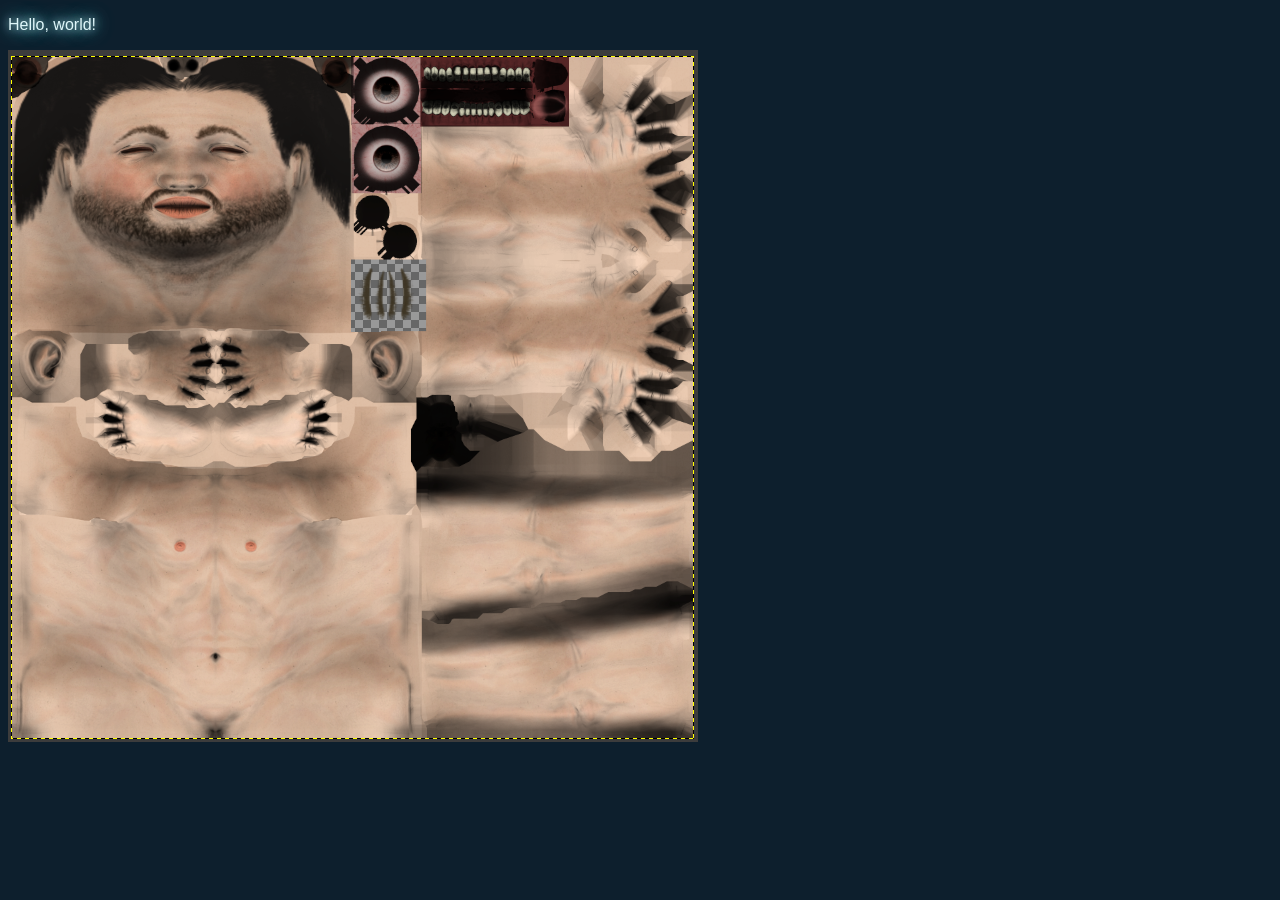
==== static/index.html @ 0c38e776 "Vibecoding the entire frontend because WHO CARES?" ====
<!DOCTYPE html>
<html lang="en">
<head>
    <meta charset="UTF-8">
    <meta name="viewport" content="width=device-width, initial-scale=1.0">
    <title>FastAPI - Login Form</title>
    <link href="/static/style.css" rel="stylesheet">
</head>
<body>
    <p>Hello, world!</p>
    <img src="/static/images/test.png"/>
</body>
</html>
---- static/style.css ----
/* General Improvements */
html {
	background: #0d1f2d; /* Dark cyan background */
	scroll-behavior: smooth; /* Smooth scrolling */
	text-shadow: 0 0 10px #bdeef3, 0 0 20px #59e0f0; /* Cyan glow */
	
	white-space: normal;
	word-wrap: break-word;
	overflow-wrap: break-word;

	color: #e0f7fa; /* Light cyan text */
	font: condensed 1.0em "Fira Sans", sans-serif;
}
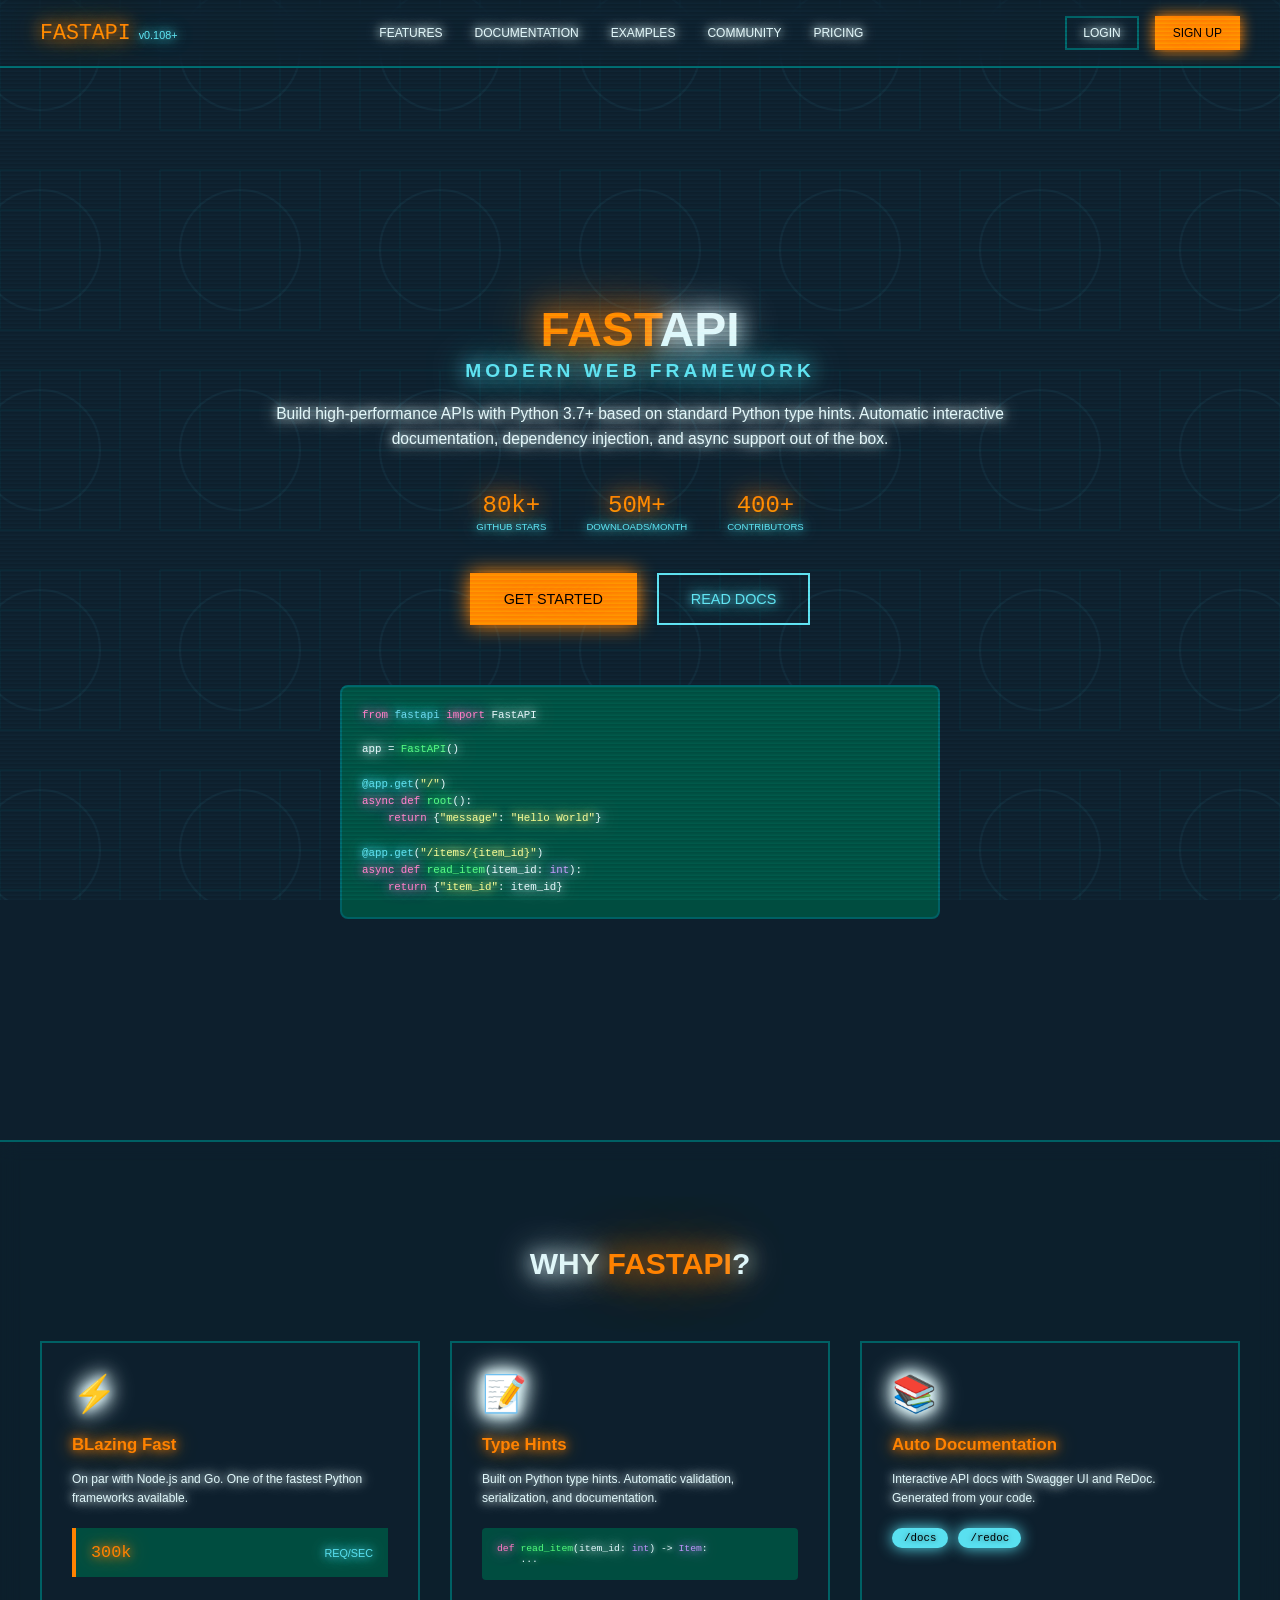
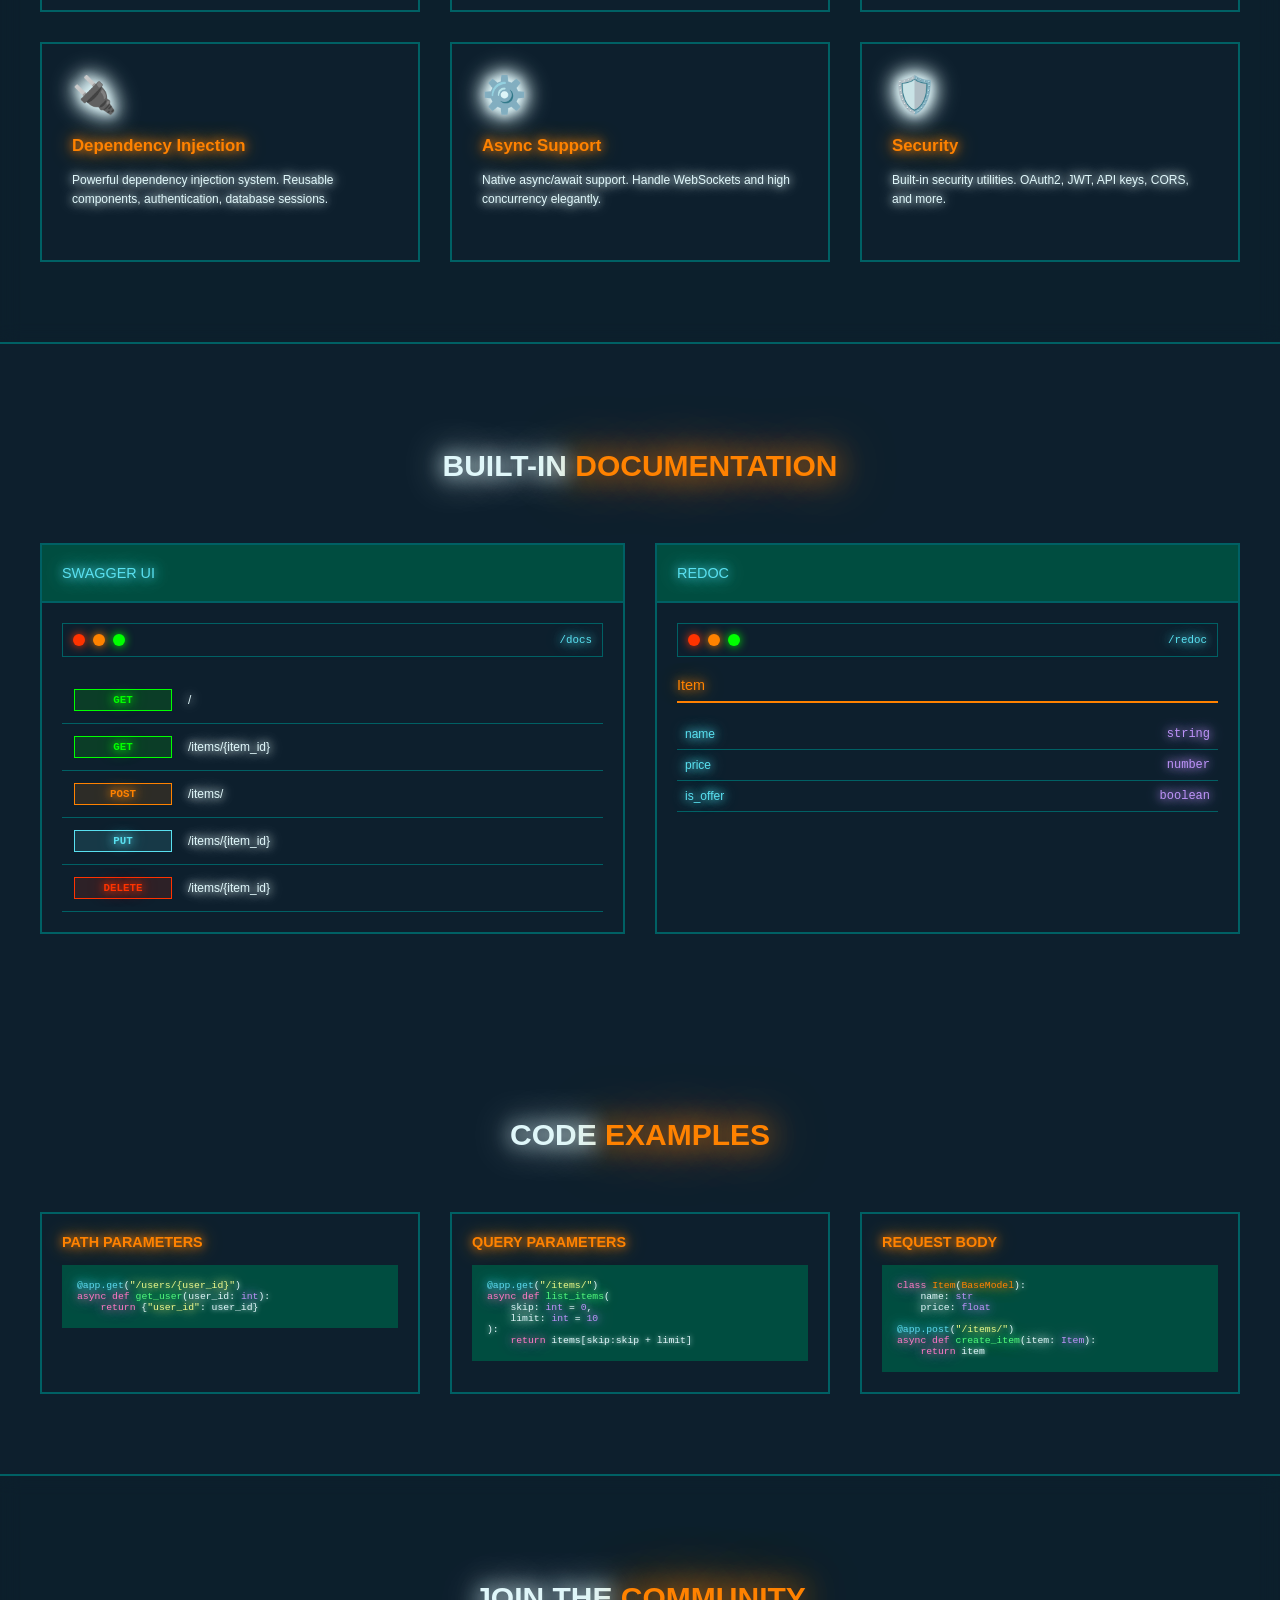
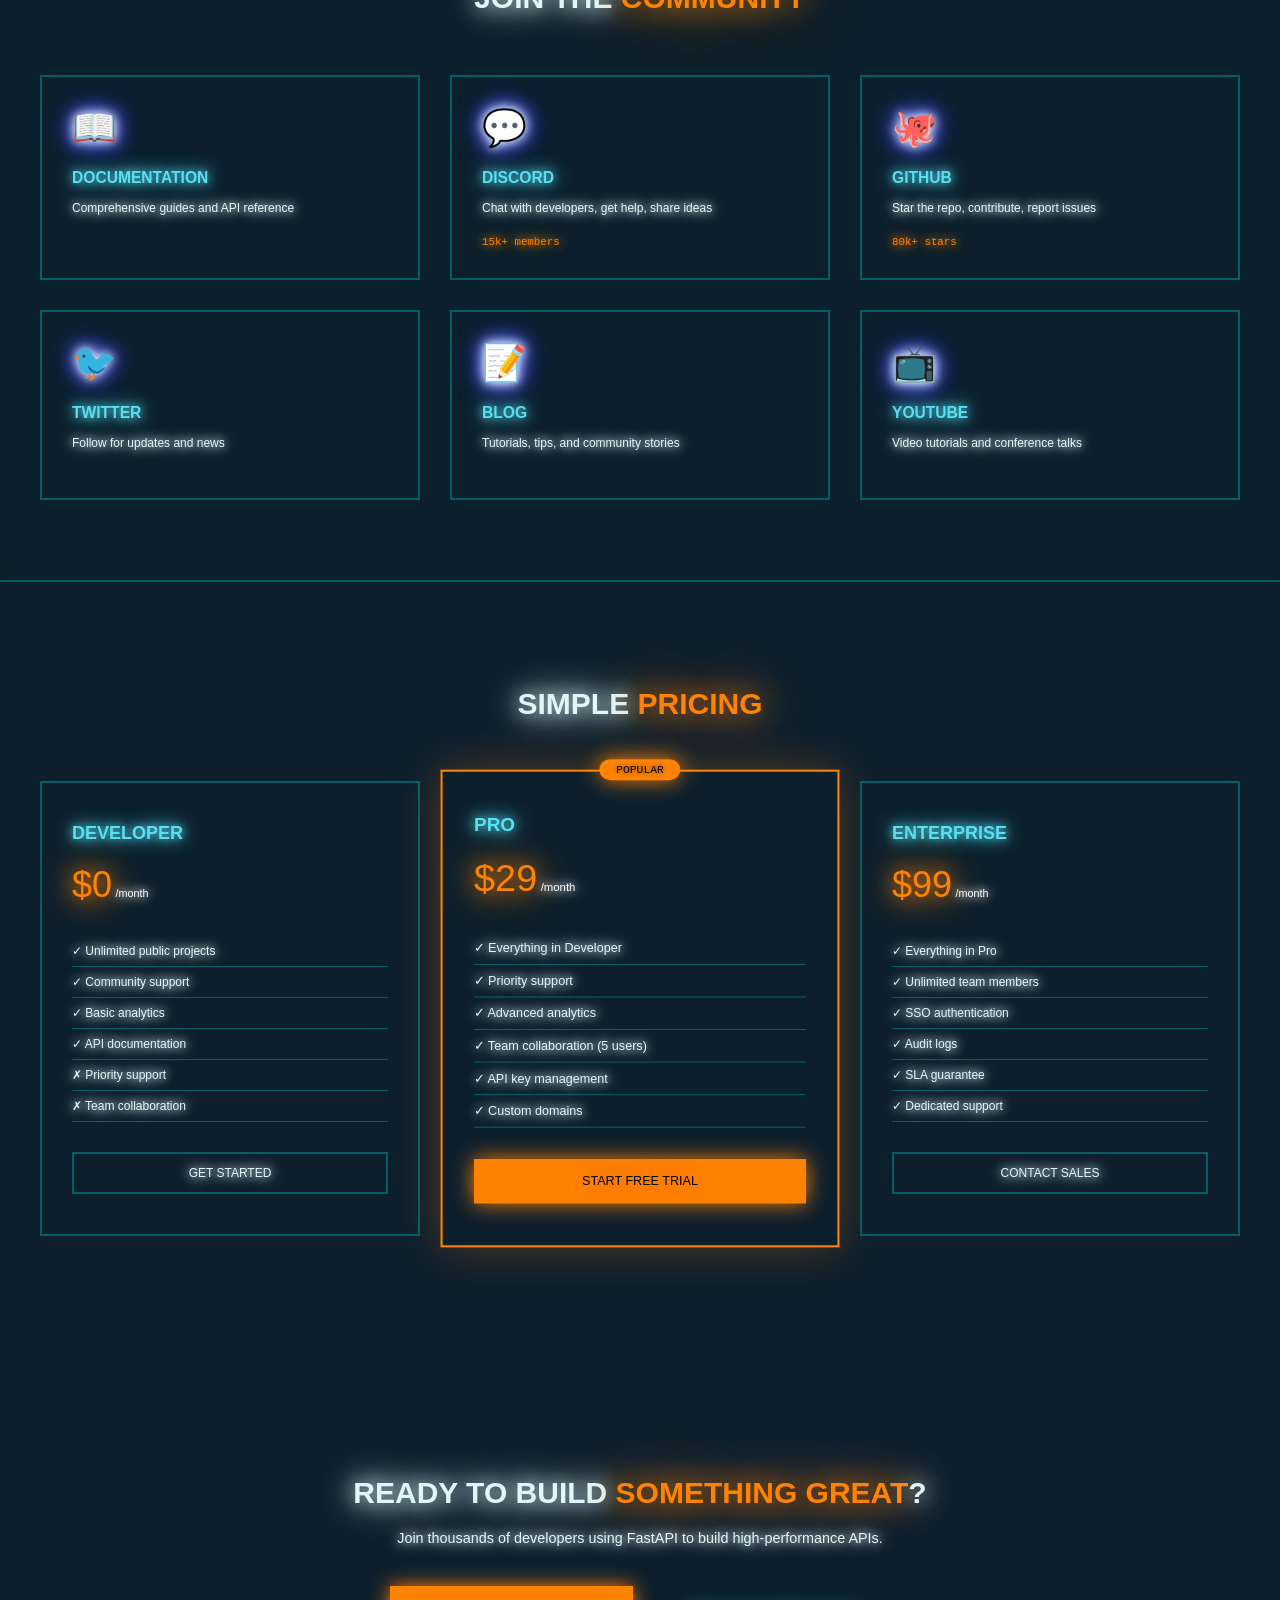
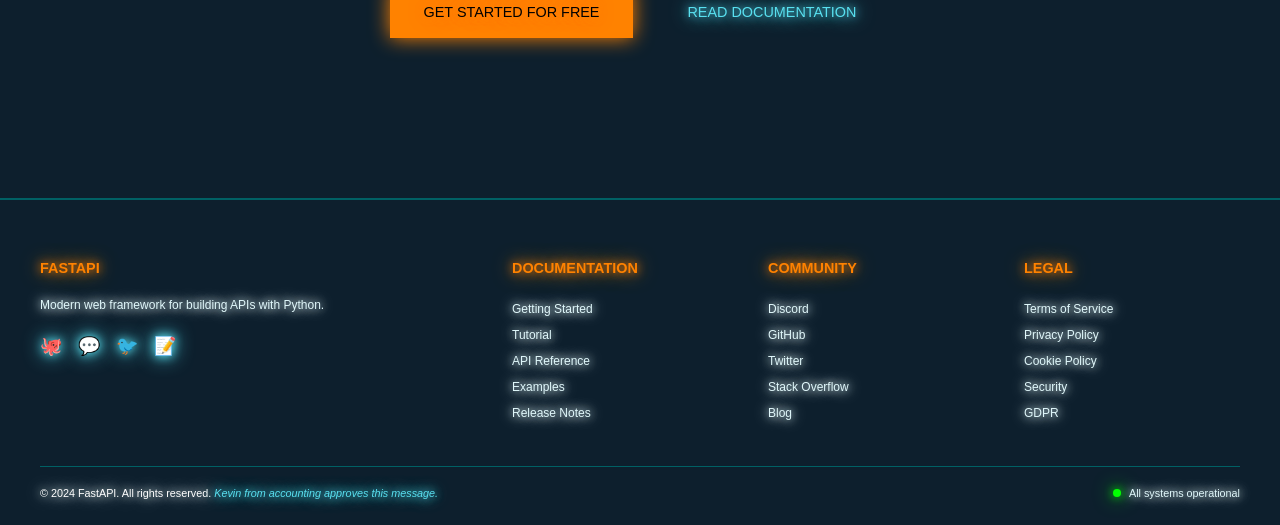
==== commit 99bfcfd0: "Crank up that INDEX page" ====
--- a/static/index.html
+++ b/static/index.html
@@ -3,11 +3,448 @@
 <head>
     <meta charset="UTF-8">
     <meta name="viewport" content="width=device-width, initial-scale=1.0">
-    <title>FastAPI - Login Form</title>
-    <link href="/static/style.css" rel="stylesheet">
+    <title>FastAPI - Modern Web Framework</title>
+    <link href="/static/index.css" rel="stylesheet">
+    <script src="static/index.js" defer></script>
 </head>
 <body>
-    <p>Hello, world!</p>
-    <img src="/static/images/test.png"/>
+    <!-- Scanlines overlay -->
+    <div class="scanlines"></div>
+
+    <!-- Navigation -->
+    <nav class="navbar">
+        <div class="nav-container">
+            <div class="nav-logo">
+                <span class="logo-text">FASTAPI</span>
+                <span class="logo-version">v0.108+</span>
+            </div>
+            
+            <div class="nav-menu" id="navMenu">
+                <a href="#features" class="nav-link">FEATURES</a>
+                <a href="#docs" class="nav-link">DOCUMENTATION</a>
+                <a href="#examples" class="nav-link">EXAMPLES</a>
+                <a href="#community" class="nav-link">COMMUNITY</a>
+                <a href="#pricing" class="nav-link">PRICING</a>
+            </div>
+
+            <div class="nav-actions">
+                <a href="/login" class="nav-btn login-btn">LOGIN</a>
+                <a href="/register" class="nav-btn register-btn">SIGN UP</a>
+                <button class="mobile-menu-btn" id="mobileMenuBtn">☰</button>
+            </div>
+        </div>
+    </nav>
+
+    <!-- Mobile Navigation -->
+    <div class="mobile-nav" id="mobileNav">
+        <a href="#features" class="mobile-link">FEATURES</a>
+        <a href="#docs" class="mobile-link">DOCUMENTATION</a>
+        <a href="#examples" class="mobile-link">EXAMPLES</a>
+        <a href="#community" class="mobile-link">COMMUNITY</a>
+        <a href="#pricing" class="mobile-link">PRICING</a>
+        <div class="mobile-divider"></div>
+        <a href="/login" class="mobile-link login-mobile">LOGIN</a>
+        <a href="/register" class="mobile-link register-mobile">SIGN UP</a>
+    </div>
+
+    <!-- Hero Section -->
+    <section class="hero">
+        <div class="hero-container">
+            <div class="hero-content">
+                <h1 class="hero-title">
+                    <span class="title-highlight">FAST</span>API
+                    <span class="title-sub">MODERN WEB FRAMEWORK</span>
+                </h1>
+                <p class="hero-description">
+                    Build high-performance APIs with Python 3.7+ based on standard Python type hints. 
+                    Automatic interactive documentation, dependency injection, and async support out of the box.
+                </p>
+                <div class="hero-stats">
+                    <div class="stat-badge">
+                        <span class="stat-number">80k+</span>
+                        <span class="stat-label">GITHUB STARS</span>
+                    </div>
+                    <div class="stat-badge">
+                        <span class="stat-number">50M+</span>
+                        <span class="stat-label">DOWNLOADS/MONTH</span>
+                    </div>
+                    <div class="stat-badge">
+                        <span class="stat-number">400+</span>
+                        <span class="stat-label">CONTRIBUTORS</span>
+                    </div>
+                </div>
+                <div class="hero-actions">
+                    <a href="/register" class="hero-btn primary-btn">GET STARTED</a>
+                    <a href="#docs" class="hero-btn secondary-btn">READ DOCS</a>
+                </div>
+                <div class="hero-demo">
+                    <div class="demo-code">
+                        <pre><code><span class="code-keyword">from</span> <span class="code-module">fastapi</span> <span class="code-keyword">import</span> FastAPI
+
+<span class="code-variable">app</span> = <span class="code-function">FastAPI</span>()
+
+<span class="code-decorator">@app.get</span>(<span class="code-string">"/"</span>)
+<span class="code-keyword">async def</span> <span class="code-function">root</span>():
+    <span class="code-keyword">return</span> {<span class="code-string">"message"</span>: <span class="code-string">"Hello World"</span>}
+
+<span class="code-decorator">@app.get</span>(<span class="code-string">"/items/{item_id}"</span>)
+<span class="code-keyword">async def</span> <span class="code-function">read_item</span>(<span class="code-variable">item_id</span>: <span class="code-type">int</span>):
+    <span class="code-keyword">return</span> {<span class="code-string">"item_id"</span>: item_id}</code></pre>
+                    </div>
+                </div>
+            </div>
+        </div>
+    </section>
+
+    <!-- Features Section -->
+    <section id="features" class="features">
+        <div class="section-container">
+            <h2 class="section-title">WHY <span class="title-highlight">FASTAPI</span>?</h2>
+            <div class="features-grid">
+                <div class="feature-card">
+                    <div class="feature-icon">⚡</div>
+                    <h3 class="feature-title">BLazing Fast</h3>
+                    <p class="feature-description">
+                        On par with Node.js and Go. One of the fastest Python frameworks available.
+                    </p>
+                    <div class="feature-benchmark">
+                        <div class="benchmark-item">
+                            <span class="benchmark-value">300k</span>
+                            <span class="benchmark-label">REQ/SEC</span>
+                        </div>
+                    </div>
+                </div>
+
+                <div class="feature-card">
+                    <div class="feature-icon">📝</div>
+                    <h3 class="feature-title">Type Hints</h3>
+                    <p class="feature-description">
+                        Built on Python type hints. Automatic validation, serialization, and documentation.
+                    </p>
+                    <div class="feature-code">
+                        <pre><code><span class="code-keyword">def</span> <span class="code-function">read_item</span>(<span class="code-variable">item_id</span>: <span class="code-type">int</span>) -> <span class="code-type">Item</span>:
+    ...</code></pre>
+                    </div>
+                </div>
+
+                <div class="feature-card">
+                    <div class="feature-icon">📚</div>
+                    <h3 class="feature-title">Auto Documentation</h3>
+                    <p class="feature-description">
+                        Interactive API docs with Swagger UI and ReDoc. Generated from your code.
+                    </p>
+                    <div class="feature-docs">
+                        <span class="docs-badge">/docs</span>
+                        <span class="docs-badge">/redoc</span>
+                    </div>
+                </div>
+
+                <div class="feature-card">
+                    <div class="feature-icon">🔌</div>
+                    <h3 class="feature-title">Dependency Injection</h3>
+                    <p class="feature-description">
+                        Powerful dependency injection system. Reusable components, authentication, database sessions.
+                    </p>
+                </div>
+
+                <div class="feature-card">
+                    <div class="feature-icon">⚙️</div>
+                    <h3 class="feature-title">Async Support</h3>
+                    <p class="feature-description">
+                        Native async/await support. Handle WebSockets and high concurrency elegantly.
+                    </p>
+                </div>
+
+                <div class="feature-card">
+                    <div class="feature-icon">🛡️</div>
+                    <h3 class="feature-title">Security</h3>
+                    <p class="feature-description">
+                        Built-in security utilities. OAuth2, JWT, API keys, CORS, and more.
+                    </p>
+                </div>
+            </div>
+        </div>
+    </section>
+
+    <!-- Documentation Section -->
+    <section id="docs" class="docs">
+        <div class="section-container">
+            <h2 class="section-title">BUILT-IN <span class="title-highlight">DOCUMENTATION</span></h2>
+            <div class="docs-showcase">
+                <div class="docs-card">
+                    <h3 class="docs-card-title">SWAGGER UI</h3>
+                    <div class="docs-preview swagger-preview">
+                        <div class="preview-header">
+                            <span class="preview-dot red"></span>
+                            <span class="preview-dot yellow"></span>
+                            <span class="preview-dot green"></span>
+                            <span class="preview-url">/docs</span>
+                        </div>
+                        <div class="preview-content">
+                            <div class="endpoint get">
+                                <span class="method">GET</span>
+                                <span class="path">/</span>
+                            </div>
+                            <div class="endpoint get">
+                                <span class="method">GET</span>
+                                <span class="path">/items/{item_id}</span>
+                            </div>
+                            <div class="endpoint post">
+                                <span class="method">POST</span>
+                                <span class="path">/items/</span>
+                            </div>
+                            <div class="endpoint put">
+                                <span class="method">PUT</span>
+                                <span class="path">/items/{item_id}</span>
+                            </div>
+                            <div class="endpoint delete">
+                                <span class="method">DELETE</span>
+                                <span class="path">/items/{item_id}</span>
+                            </div>
+                        </div>
+                    </div>
+                </div>
+
+                <div class="docs-card">
+                    <h3 class="docs-card-title">REDOC</h3>
+                    <div class="docs-preview redoc-preview">
+                        <div class="preview-header">
+                            <span class="preview-dot red"></span>
+                            <span class="preview-dot yellow"></span>
+                            <span class="preview-dot green"></span>
+                            <span class="preview-url">/redoc</span>
+                        </div>
+                        <div class="preview-content">
+                            <div class="schema">Item</div>
+                            <div class="schema-field">
+                                <span class="field-name">name</span>
+                                <span class="field-type">string</span>
+                            </div>
+                            <div class="schema-field">
+                                <span class="field-name">price</span>
+                                <span class="field-type">number</span>
+                            </div>
+                            <div class="schema-field">
+                                <span class="field-name">is_offer</span>
+                                <span class="field-type">boolean</span>
+                            </div>
+                        </div>
+                    </div>
+                </div>
+            </div>
+        </div>
+    </section>
+
+    <!-- Examples Section -->
+    <section id="examples" class="examples">
+        <div class="section-container">
+            <h2 class="section-title">CODE <span class="title-highlight">EXAMPLES</span></h2>
+            <div class="examples-grid">
+                <div class="example-card">
+                    <h3 class="example-title">PATH PARAMETERS</h3>
+                    <pre><code><span class="code-decorator">@app.get</span>(<span class="code-string">"/users/{user_id}"</span>)
+<span class="code-keyword">async def</span> <span class="code-function">get_user</span>(<span class="code-variable">user_id</span>: <span class="code-type">int</span>):
+    <span class="code-keyword">return</span> {<span class="code-string">"user_id"</span>: user_id}</code></pre>
+                </div>
+
+                <div class="example-card">
+                    <h3 class="example-title">QUERY PARAMETERS</h3>
+                    <pre><code><span class="code-decorator">@app.get</span>(<span class="code-string">"/items/"</span>)
+<span class="code-keyword">async def</span> <span class="code-function">list_items</span>(
+    <span class="code-variable">skip</span>: <span class="code-type">int</span> = <span class="code-number">0</span>, 
+    <span class="code-variable">limit</span>: <span class="code-type">int</span> = <span class="code-number">10</span>
+):
+    <span class="code-keyword">return</span> items[skip:skip + limit]</code></pre>
+                </div>
+
+                <div class="example-card">
+                    <h3 class="example-title">REQUEST BODY</h3>
+                    <pre><code><span class="code-keyword">class</span> <span class="code-class">Item</span>(<span class="code-class">BaseModel</span>):
+    <span class="code-variable">name</span>: <span class="code-type">str</span>
+    <span class="code-variable">price</span>: <span class="code-type">float</span>
+
+<span class="code-decorator">@app.post</span>(<span class="code-string">"/items/"</span>)
+<span class="code-keyword">async def</span> <span class="code-function">create_item</span>(<span class="code-variable">item</span>: <span class="code-type">Item</span>):
+    <span class="code-keyword">return</span> item</code></pre>
+                </div>
+            </div>
+        </div>
+    </section>
+
+    <!-- Community Section -->
+    <section id="community" class="community">
+        <div class="section-container">
+            <h2 class="section-title">JOIN THE <span class="title-highlight">COMMUNITY</span></h2>
+            <div class="community-grid">
+                <a href="#" class="community-card">
+                    <div class="community-icon">📖</div>
+                    <h3 class="community-title">DOCUMENTATION</h3>
+                    <p class="community-description">Comprehensive guides and API reference</p>
+                </a>
+
+                <a href="#" class="community-card">
+                    <div class="community-icon">💬</div>
+                    <h3 class="community-title">DISCORD</h3>
+                    <p class="community-description">Chat with developers, get help, share ideas</p>
+                    <span class="community-meta">15k+ members</span>
+                </a>
+
+                <a href="#" class="community-card">
+                    <div class="community-icon">🐙</div>
+                    <h3 class="community-title">GITHUB</h3>
+                    <p class="community-description">Star the repo, contribute, report issues</p>
+                    <span class="community-meta">80k+ stars</span>
+                </a>
+
+                <a href="#" class="community-card">
+                    <div class="community-icon">🐦</div>
+                    <h3 class="community-title">TWITTER</h3>
+                    <p class="community-description">Follow for updates and news</p>
+                </a>
+
+                <a href="#" class="community-card">
+                    <div class="community-icon">📝</div>
+                    <h3 class="community-title">BLOG</h3>
+                    <p class="community-description">Tutorials, tips, and community stories</p>
+                </a>
+
+                <a href="#" class="community-card">
+                    <div class="community-icon">📺</div>
+                    <h3 class="community-title">YOUTUBE</h3>
+                    <p class="community-description">Video tutorials and conference talks</p>
+                </a>
+            </div>
+        </div>
+    </section>
+
+    <!-- Pricing Section -->
+    <section id="pricing" class="pricing">
+        <div class="section-container">
+            <h2 class="section-title">SIMPLE <span class="title-highlight">PRICING</span></h2>
+            <div class="pricing-grid">
+                <div class="pricing-card">
+                    <h3 class="pricing-title">DEVELOPER</h3>
+                    <div class="pricing-price">
+                        <span class="price">$0</span>
+                        <span class="period">/month</span>
+                    </div>
+                    <ul class="pricing-features">
+                        <li>✓ Unlimited public projects</li>
+                        <li>✓ Community support</li>
+                        <li>✓ Basic analytics</li>
+                        <li>✓ API documentation</li>
+                        <li>✗ Priority support</li>
+                        <li>✗ Team collaboration</li>
+                    </ul>
+                    <a href="/register" class="pricing-btn">GET STARTED</a>
+                </div>
+
+                <div class="pricing-card featured">
+                    <div class="featured-badge">POPULAR</div>
+                    <h3 class="pricing-title">PRO</h3>
+                    <div class="pricing-price">
+                        <span class="price">$29</span>
+                        <span class="period">/month</span>
+                    </div>
+                    <ul class="pricing-features">
+                        <li>✓ Everything in Developer</li>
+                        <li>✓ Priority support</li>
+                        <li>✓ Advanced analytics</li>
+                        <li>✓ Team collaboration (5 users)</li>
+                        <li>✓ API key management</li>
+                        <li>✓ Custom domains</li>
+                    </ul>
+                    <a href="/register" class="pricing-btn featured-btn">START FREE TRIAL</a>
+                </div>
+
+                <div class="pricing-card">
+                    <h3 class="pricing-title">ENTERPRISE</h3>
+                    <div class="pricing-price">
+                        <span class="price">$99</span>
+                        <span class="period">/month</span>
+                    </div>
+                    <ul class="pricing-features">
+                        <li>✓ Everything in Pro</li>
+                        <li>✓ Unlimited team members</li>
+                        <li>✓ SSO authentication</li>
+                        <li>✓ Audit logs</li>
+                        <li>✓ SLA guarantee</li>
+                        <li>✓ Dedicated support</li>
+                    </ul>
+                    <a href="/contact" class="pricing-btn">CONTACT SALES</a>
+                </div>
+            </div>
+        </div>
+    </section>
+
+    <!-- CTA Section -->
+    <section class="cta">
+        <div class="section-container">
+            <h2 class="cta-title">READY TO BUILD <span class="title-highlight">SOMETHING GREAT</span>?</h2>
+            <p class="cta-description">Join thousands of developers using FastAPI to build high-performance APIs.</p>
+            <div class="cta-actions">
+                <a href="/register" class="cta-btn primary-btn">GET STARTED FOR FREE</a>
+                <a href="#docs" class="cta-btn secondary-btn">READ DOCUMENTATION</a>
+            </div>
+        </div>
+    </section>
+
+    <!-- Footer -->
+    <footer class="footer">
+        <div class="footer-container">
+            <div class="footer-grid">
+                <div class="footer-col">
+                    <h4 class="footer-title">FASTAPI</h4>
+                    <p class="footer-description">
+                        Modern web framework for building APIs with Python.
+                    </p>
+                    <div class="footer-social">
+                        <a href="#" class="social-link">🐙</a>
+                        <a href="#" class="social-link">💬</a>
+                        <a href="#" class="social-link">🐦</a>
+                        <a href="#" class="social-link">📝</a>
+                    </div>
+                </div>
+
+                <div class="footer-col">
+                    <h4 class="footer-title">DOCUMENTATION</h4>
+                    <a href="#" class="footer-link">Getting Started</a>
+                    <a href="#" class="footer-link">Tutorial</a>
+                    <a href="#" class="footer-link">API Reference</a>
+                    <a href="#" class="footer-link">Examples</a>
+                    <a href="#" class="footer-link">Release Notes</a>
+                </div>
+
+                <div class="footer-col">
+                    <h4 class="footer-title">COMMUNITY</h4>
+                    <a href="#" class="footer-link">Discord</a>
+                    <a href="#" class="footer-link">GitHub</a>
+                    <a href="#" class="footer-link">Twitter</a>
+                    <a href="#" class="footer-link">Stack Overflow</a>
+                    <a href="#" class="footer-link">Blog</a>
+                </div>
+
+                <div class="footer-col">
+                    <h4 class="footer-title">LEGAL</h4>
+                    <a href="/terms" class="footer-link">Terms of Service</a>
+                    <a href="#" class="footer-link">Privacy Policy</a>
+                    <a href="#" class="footer-link">Cookie Policy</a>
+                    <a href="#" class="footer-link">Security</a>
+                    <a href="#" class="footer-link">GDPR</a>
+                </div>
+            </div>
+
+            <div class="footer-bottom">
+                <div class="copyright">
+                    © 2024 FastAPI. All rights reserved. 
+                    <span class="kevin-note">Kevin from accounting approves this message.</span>
+                </div>
+                <div class="footer-status">
+                    <span class="status-dot"></span>
+                    All systems operational
+                </div>
+            </div>
+        </div>
+    </footer>
 </body>
 </html>
--- a/static/index.css
+++ b/static/index.css
@@ -0,0 +1,1085 @@
+/* Import Fira Sans font */
+@import url('https://fonts.googleapis.com/css2?family=Fira+Sans:ital,wght@0,100;0,200;0,300;0,400;0,500;0,600;0,700;0,800;0,900;1,100;1,200;1,300;1,400;1,500;1,600;1,700;1,800;1,900&family=Fira+Mono:wght@400;500;700&display=swap');
+
+/* General Improvements */
+html {
+    background: #0d1f2d;
+    scroll-behavior: smooth;
+    text-shadow: 0 0 10px #e0f7fa, 0 0 20px #e0f7fa; /* Cyan glow matching text color */
+    white-space: normal;
+    word-wrap: break-word;
+    overflow-wrap: break-word;
+    color: #e0f7fa;
+    font: condensed 0.75em "Fira Sans", sans-serif;
+    height: 100%;
+}
+
+body {
+    position: relative;
+    margin: 0;
+    padding: 0;
+    overflow-x: hidden;
+    min-height: 100vh;
+    font-family: "Fira Sans", sans-serif;
+}
+
+/* Background image effect */
+body::before {
+    content: "";
+    position: fixed;
+    top: 0;
+    left: 0;
+    width: 100%;
+    height: 100%;
+    background-image: url('data:image/svg+xml;utf8,<svg xmlns="http://www.w3.org/2000/svg" width="100" height="100" viewBox="0 0 100 100"><rect width="100" height="100" fill="%230d1f2d"/><path d="M10 10 L90 10 M10 30 L90 30 M10 50 L90 50 M10 70 L90 70 M10 90 L90 90 M10 10 L10 90 M30 10 L30 90 M50 10 L50 90 M70 10 L70 90 M90 10 L90 90" stroke="%23006064" stroke-width="1" opacity="0.2"/><circle cx="50" cy="50" r="30" fill="none" stroke="%2359e0f0" stroke-width="1" opacity="0.1"/></svg>');
+    background-size: 200px 200px;
+    background-position: center;
+    z-index: -2;
+    opacity: 0.5;
+}
+
+/* Scanlines overlay */
+.scanlines {
+    position: fixed;
+    top: 0;
+    left: 0;
+    width: 100%;
+    height: 100%;
+    background: repeating-linear-gradient(
+        to bottom,
+        transparent,
+        transparent 1px,
+        rgba(255, 255, 255, 0.25) 5px,
+        rgba(0, 0, 0, 0.25) 2px
+    );
+    background-size: 100% 4px;
+    animation: scanlines-move 0.2s linear infinite;
+    pointer-events: none;
+    z-index: 100;
+    mix-blend-mode: overlay;
+}
+
+/* Navigation */
+.navbar {
+    position: fixed;
+    top: 0;
+    left: 0;
+    width: 100%;
+    background: #0d1f2d29;
+    backdrop-filter: blur(10px);
+    border-bottom: 2px solid #006064;
+    z-index: 50;
+}
+
+.nav-container {
+    max-width: 1200px;
+    margin: 0 auto;
+    padding: 16px 24px;
+    display: flex;
+    justify-content: space-between;
+    align-items: center;
+}
+
+.nav-logo {
+    display: flex;
+    align-items: baseline;
+    gap: 8px;
+}
+
+.logo-text {
+    font: condensed 1.8em "Fira Mono", monospace;
+    color: #ff8200;
+    text-shadow: 0 0 15px #ff8200, 0 0 30px #ff8200; /* Orange glow matching logo */
+}
+
+.logo-version {
+    font: condensed 0.9em "Fira Sans", sans-serif;
+    color: #59e0f0;
+    text-shadow: 0 0 10px #59e0f0, 0 0 20px #59e0f0; /* Cyan glow matching version */
+}
+
+.nav-menu {
+    display: flex;
+    gap: 32px;
+}
+
+.nav-link {
+    color: #e0f7fa;
+    text-decoration: none;
+    font: condensed 1em "Fira Sans", sans-serif;
+    transition: all 0.3s ease;
+    position: relative;
+    text-shadow: 0 0 8px #e0f7fa, 0 0 16px #e0f7fa; /* Cyan glow matching link color */
+}
+
+.nav-link::after {
+    content: '';
+    position: absolute;
+    bottom: -4px;
+    left: 0;
+    width: 0;
+    height: 2px;
+    background: #ff8200;
+    transition: width 0.3s ease;
+    box-shadow: 0 0 10px #ff8200;
+}
+
+.nav-link:hover::after {
+    width: 100%;
+}
+
+.nav-link:hover {
+    text-shadow: 0 0 15px #59e0f0, 0 0 30px #59e0f0; /* Brighter cyan on hover */
+}
+
+.nav-actions {
+    display: flex;
+    gap: 16px;
+    align-items: center;
+}
+
+.nav-btn {
+    padding: 8px 16px;
+    text-decoration: none;
+    font: condensed 1em "Fira Sans", sans-serif;
+    transition: all 0.3s ease;
+    border: 2px solid transparent;
+}
+
+.login-btn {
+    color: #e0f7fa;
+    background: transparent;
+    border-color: #006064;
+    text-shadow: 0 0 8px #e0f7fa, 0 0 16px #e0f7fa; /* Cyan glow matching text */
+}
+
+.login-btn:hover {
+    border-color: #59e0f0;
+    box-shadow: 0 0 15px #59e0f0;
+    text-shadow: 0 0 15px #59e0f0, 0 0 30px #59e0f0; /* Brighter cyan on hover */
+}
+
+.register-btn {
+    background: #ff8200;
+    color: black;
+    border-color: #ff8200;
+    box-shadow: 0 0 15px #ff8200;
+    text-shadow: 0 0 8px rgba(255,130,0,0.5), 0 0 16px rgba(255,130,0,0.5); /* Subtle orange glow for black text */
+}
+
+.register-btn:hover {
+    background: transparent;
+    color: #ff8200;
+    transform: translateY(-2px);
+    text-shadow: 0 0 15px #ff8200, 0 0 30px #ff8200; /* Orange glow matching text */
+}
+
+.mobile-menu-btn {
+    display: none;
+    background: none;
+    border: 2px solid #006064;
+    color: #e0f7fa;
+    font-size: 1.5em;
+    padding: 4px 12px;
+    cursor: pointer;
+    text-shadow: 0 0 8px #e0f7fa, 0 0 16px #e0f7fa; /* Cyan glow matching text */
+}
+
+.mobile-nav {
+    display: none;
+    position: fixed;
+    top: 70px;
+    left: 0;
+    width: 100%;
+    background: #0d1f2d;
+    border-bottom: 2px solid #006064;
+    z-index: 49;
+    padding: 20px;
+    box-sizing: border-box;
+    transform: translateY(-100%);
+    transition: transform 0.3s ease;
+}
+
+.mobile-nav.active {
+    transform: translateY(0);
+}
+
+.mobile-link {
+    display: block;
+    color: #e0f7fa;
+    text-decoration: none;
+    font: condensed 1.2em "Fira Sans", sans-serif;
+    padding: 12px;
+    border-bottom: 1px solid #006064;
+    text-shadow: 0 0 8px #e0f7fa, 0 0 16px #e0f7fa; /* Cyan glow matching text */
+}
+
+.mobile-divider {
+    height: 2px;
+    background: #006064;
+    margin: 16px 0;
+}
+
+.login-mobile {
+    color: #59e0f0;
+    text-shadow: 0 0 10px #59e0f0, 0 0 20px #59e0f0; /* Cyan glow */
+}
+
+.register-mobile {
+    color: #ff8200;
+    text-shadow: 0 0 10px #ff8200, 0 0 20px #ff8200; /* Orange glow */
+}
+
+/* Hero Section */
+.hero {
+    padding: 160px 24px 80px;
+    min-height: 100vh;
+    display: flex;
+    align-items: center;
+}
+
+.hero-container {
+    max-width: 1200px;
+    margin: 0 auto;
+    width: 100%;
+}
+
+.hero-content {
+    text-align: center;
+}
+
+.hero-title {
+    font-size: 4em;
+    margin: 0 0 20px 0;
+    line-height: 1.2;
+    color: #e0f7fa;
+    text-shadow: 0 0 20px #e0f7fa, 0 0 40px #e0f7fa; /* Strong cyan glow */
+}
+
+.title-highlight {
+    color: #ff8200;
+    text-shadow: 0 0 30px #ff8200, 0 0 60px #ff8200; /* Strong orange glow */
+}
+
+.title-sub {
+    display: block;
+    font-size: 0.4em;
+    color: #59e0f0;
+    text-shadow: 0 0 20px #59e0f0, 0 0 40px #59e0f0; /* Strong cyan glow */
+    letter-spacing: 4px;
+}
+
+.hero-description {
+    font-size: 1.3em;
+    max-width: 800px;
+    margin: 0 auto 40px;
+    line-height: 1.6;
+    color: #e0f7fa;
+    text-shadow: 0 0 10px #e0f7fa, 0 0 20px #e0f7fa; /* Cyan glow */
+}
+
+.hero-stats {
+    display: flex;
+    justify-content: center;
+    gap: 40px;
+    margin-bottom: 40px;
+}
+
+.stat-badge {
+    text-align: center;
+}
+
+.stat-number {
+    display: block;
+    font: condensed 2em "Fira Mono", monospace;
+    color: #ff8200;
+    text-shadow: 0 0 20px #ff8200, 0 0 40px #ff8200; /* Orange glow */
+}
+
+.stat-label {
+    font-size: 0.8em;
+    color: #59e0f0;
+    text-shadow: 0 0 10px #59e0f0, 0 0 20px #59e0f0; /* Cyan glow */
+}
+
+.hero-actions {
+    display: flex;
+    gap: 20px;
+    justify-content: center;
+    margin-bottom: 60px;
+}
+
+.hero-btn {
+    padding: 16px 32px;
+    text-decoration: none;
+    font: condensed 1.2em "Fira Sans", sans-serif;
+    transition: all 0.3s ease;
+    border: 2px solid transparent;
+}
+
+.primary-btn {
+    background: #ff8200;
+    color: black;
+    border-color: #ff8200;
+    box-shadow: 0 0 20px #ff8200;
+    text-shadow: 0 0 8px rgba(255,130,0,0.5), 0 0 16px rgba(255,130,0,0.5); /* Subtle orange glow */
+}
+
+.primary-btn:hover {
+    background: transparent;
+    color: #ff8200;
+    transform: translateY(-4px);
+    text-shadow: 0 0 20px #ff8200, 0 0 40px #ff8200; /* Orange glow */
+}
+
+.secondary-btn {
+    background: transparent;
+    color: #59e0f0;
+    border-color: #59e0f0;
+    text-shadow: 0 0 10px #59e0f0, 0 0 20px #59e0f0; /* Cyan glow */
+}
+
+.secondary-btn:hover {
+    background: #59e0f0;
+    color: black;
+    box-shadow: 0 0 20px #59e0f0;
+    transform: translateY(-4px);
+    text-shadow: 0 0 8px rgba(89,224,240,0.5), 0 0 16px rgba(89,224,240,0.5); /* Subtle cyan glow */
+}
+
+.hero-demo {
+    max-width: 600px;
+    margin: 0 auto;
+}
+
+.demo-code {
+    background: #004d40;
+    border: 2px solid #006064;
+    border-radius: 8px;
+    overflow: hidden;
+    text-align: left;
+}
+
+.demo-code pre {
+    margin: 0;
+    padding: 20px;
+    overflow-x: auto;
+}
+
+.demo-code code {
+    font-family: "Fira Mono", monospace;
+    font-size: 0.9em;
+    line-height: 1.6;
+}
+
+/* Code highlighting */
+.code-keyword { 
+    color: #ff79c6; 
+    text-shadow: 0 0 8px #ff79c6, 0 0 16px #ff79c6; /* Pink glow */
+}
+.code-module { 
+    color: #66d9ef; 
+    text-shadow: 0 0 8px #66d9ef, 0 0 16px #66d9ef; /* Light blue glow */
+}
+.code-variable { 
+    color: #e0f7fa; 
+    text-shadow: 0 0 8px #e0f7fa, 0 0 16px #e0f7fa; /* Cyan glow */
+}
+.code-function { 
+    color: #50fa7b; 
+    text-shadow: 0 0 8px #50fa7b, 0 0 16px #50fa7b; /* Green glow */
+}
+.code-decorator { 
+    color: #59e0f0; 
+    text-shadow: 0 0 8px #59e0f0, 0 0 16px #59e0f0; /* Cyan glow */
+}
+.code-string { 
+    color: #f1fa8c; 
+    text-shadow: 0 0 8px #f1fa8c, 0 0 16px #f1fa8c; /* Yellow glow */
+}
+.code-type { 
+    color: #bd93f9; 
+    text-shadow: 0 0 8px #bd93f9, 0 0 16px #bd93f9; /* Purple glow */
+}
+.code-number { 
+    color: #bd93f9; 
+    text-shadow: 0 0 8px #bd93f9, 0 0 16px #bd93f9; /* Purple glow */
+}
+.code-class { 
+    color: #ff8200; 
+    text-shadow: 0 0 8px #ff8200, 0 0 16px #ff8200; /* Orange glow */
+}
+
+/* Sections */
+.section-container {
+    max-width: 1200px;
+    margin: 0 auto;
+    padding: 80px 24px;
+}
+
+.section-title {
+    font-size: 2.5em;
+    text-align: center;
+    margin-bottom: 60px;
+    color: #e0f7fa;
+    text-shadow: 0 0 20px #e0f7fa, 0 0 40px #e0f7fa; /* Strong cyan glow */
+}
+
+/* Features Section */
+.features {
+    background: #0d1f2d29;
+    backdrop-filter: blur(10px);
+    border-top: 2px solid #006064;
+    border-bottom: 2px solid #006064;
+}
+
+.features-grid {
+    display: grid;
+    grid-template-columns: repeat(3, 1fr);
+    gap: 30px;
+}
+
+.feature-card {
+    padding: 30px;
+    background: #0d1f2d;
+    border: 2px solid #006064;
+    transition: all 0.3s ease;
+}
+
+.feature-card:hover {
+    transform: translateY(-8px);
+    border-color: #ff8200;
+    box-shadow: 0 0 30px rgba(255,130,0,0.3);
+}
+
+.feature-icon {
+    font-size: 3em;
+    margin-bottom: 20px;
+    filter: drop-shadow(0 0 10px currentColor); /* Glow effect for emojis */
+}
+
+.feature-title {
+    font-size: 1.4em;
+    margin: 0 0 15px 0;
+    color: #ff8200;
+    text-shadow: 0 0 10px #ff8200, 0 0 20px #ff8200; /* Orange glow */
+}
+
+.feature-description {
+    color: #e0f7fa;
+    line-height: 1.6;
+    margin-bottom: 20px;
+    text-shadow: 0 0 8px #e0f7fa, 0 0 16px #e0f7fa; /* Cyan glow */
+}
+
+.feature-benchmark {
+    background: #004d40;
+    padding: 15px;
+    border-left: 4px solid #ff8200;
+}
+
+.benchmark-item {
+    display: flex;
+    justify-content: space-between;
+    align-items: center;
+}
+
+.benchmark-value {
+    font: condensed 1.4em "Fira Mono", monospace;
+    color: #ff8200;
+    text-shadow: 0 0 10px #ff8200, 0 0 20px #ff8200; /* Orange glow */
+}
+
+.benchmark-label {
+    color: #59e0f0;
+    font-size: 0.9em;
+    text-shadow: 0 0 8px #59e0f0, 0 0 16px #59e0f0; /* Cyan glow */
+}
+
+.feature-code {
+    background: #004d40;
+    padding: 15px;
+    border-radius: 4px;
+}
+
+.feature-code pre {
+    margin: 0;
+}
+
+.feature-code code {
+    text-shadow: 0 0 5px currentColor; /* Subtle glow for inline code */
+}
+
+.feature-docs {
+    display: flex;
+    gap: 10px;
+}
+
+.docs-badge {
+    background: #59e0f0;
+    color: black;
+    padding: 4px 12px;
+    font: condensed 0.9em "Fira Mono", monospace;
+    border-radius: 20px;
+    box-shadow: 0 0 15px #59e0f0; /* Outer glow matching background */
+    text-shadow: 0 0 5px rgba(0,0,0,0.5); /* Subtle shadow for contrast */
+}
+
+/* Docs Section */
+.docs-showcase {
+    display: grid;
+    grid-template-columns: repeat(2, 1fr);
+    gap: 30px;
+}
+
+.docs-card {
+    background: #0d1f2d;
+    border: 2px solid #006064;
+    overflow: hidden;
+}
+
+.docs-card-title {
+    padding: 20px;
+    margin: 0;
+    background: #004d40;
+    color: #59e0f0;
+    font: condensed 1.2em "Fira Sans", sans-serif;
+    border-bottom: 2px solid #006064;
+    text-shadow: 0 0 10px #59e0f0, 0 0 20px #59e0f0; /* Cyan glow */
+}
+
+.docs-preview {
+    padding: 20px;
+}
+
+.preview-header {
+    display: flex;
+    align-items: center;
+    gap: 8px;
+    margin-bottom: 20px;
+    background: #0d1f2d;
+    padding: 10px;
+    border: 1px solid #006064;
+}
+
+.preview-dot {
+    width: 12px;
+    height: 12px;
+    border-radius: 50%;
+}
+
+.preview-dot.red { 
+    background: #ff3300; 
+    box-shadow: 0 0 10px #ff3300; /* Glow matching color */
+}
+.preview-dot.yellow { 
+    background: #ff8200; 
+    box-shadow: 0 0 10px #ff8200; /* Glow matching color */
+}
+.preview-dot.green { 
+    background: #00ff00; 
+    box-shadow: 0 0 10px #00ff00; /* Glow matching color */
+}
+
+.preview-url {
+    margin-left: auto;
+    color: #59e0f0;
+    font: condensed 0.9em "Fira Mono", monospace;
+    text-shadow: 0 0 8px #59e0f0, 0 0 16px #59e0f0; /* Cyan glow */
+}
+
+.endpoint {
+    display: flex;
+    align-items: center;
+    padding: 12px;
+    border-bottom: 1px solid #006064;
+}
+
+.endpoint .method {
+    width: 80px;
+    padding: 4px 8px;
+    font: condensed 0.9em "Fira Mono", monospace;
+    font-weight: bold;
+    text-align: center;
+}
+
+.endpoint.get .method {
+    background: #00ff0022;
+    color: #00ff00;
+    border: 1px solid #00ff00;
+    text-shadow: 0 0 8px #00ff00, 0 0 16px #00ff00; /* Green glow */
+}
+
+.endpoint.post .method {
+    background: #ff820022;
+    color: #ff8200;
+    border: 1px solid #ff8200;
+    text-shadow: 0 0 8px #ff8200, 0 0 16px #ff8200; /* Orange glow */
+}
+
+.endpoint.put .method {
+    background: #59e0f022;
+    color: #59e0f0;
+    border: 1px solid #59e0f0;
+    text-shadow: 0 0 8px #59e0f0, 0 0 16px #59e0f0; /* Cyan glow */
+}
+
+.endpoint.delete .method {
+    background: #ff330022;
+    color: #ff3300;
+    border: 1px solid #ff3300;
+    text-shadow: 0 0 8px #ff3300, 0 0 16px #ff3300; /* Red glow */
+}
+
+.endpoint .path {
+    margin-left: 16px;
+    color: #e0f7fa;
+    text-shadow: 0 0 8px #e0f7fa, 0 0 16px #e0f7fa; /* Cyan glow */
+}
+
+.schema {
+    font-size: 1.2em;
+    color: #ff8200;
+    margin-bottom: 16px;
+    padding-bottom: 8px;
+    border-bottom: 2px solid #ff8200;
+    text-shadow: 0 0 10px #ff8200, 0 0 20px #ff8200; /* Orange glow */
+}
+
+.schema-field {
+    display: flex;
+    justify-content: space-between;
+    padding: 8px;
+    border-bottom: 1px solid #006064;
+}
+
+.field-name {
+    color: #59e0f0;
+    text-shadow: 0 0 8px #59e0f0, 0 0 16px #59e0f0; /* Cyan glow */
+}
+
+.field-type {
+    color: #bd93f9;
+    font-family: "Fira Mono", monospace;
+    text-shadow: 0 0 8px #bd93f9, 0 0 16px #bd93f9; /* Purple glow */
+}
+
+/* Examples Section */
+.examples-grid {
+    display: grid;
+    grid-template-columns: repeat(3, 1fr);
+    gap: 30px;
+}
+
+.example-card {
+    background: #0d1f2d;
+    border: 2px solid #006064;
+    padding: 20px;
+}
+
+.example-title {
+    color: #ff8200;
+    margin: 0 0 15px 0;
+    font-size: 1.2em;
+    text-shadow: 0 0 10px #ff8200, 0 0 20px #ff8200; /* Orange glow */
+}
+
+.example-card pre {
+    margin: 0;
+    background: #004d40;
+    padding: 15px;
+    overflow-x: auto;
+}
+
+.example-card code {
+    text-shadow: 0 0 5px currentColor; /* Subtle glow for code */
+}
+
+/* Community Section */
+.community {
+    background: #0d1f2d29;
+    backdrop-filter: blur(10px);
+    border-top: 2px solid #006064;
+    border-bottom: 2px solid #006064;
+}
+
+.community-grid {
+    display: grid;
+    grid-template-columns: repeat(3, 1fr);
+    gap: 30px;
+}
+
+.community-card {
+    padding: 30px;
+    background: #0d1f2d;
+    border: 2px solid #006064;
+    text-decoration: none;
+    transition: all 0.3s ease;
+}
+
+.community-card:hover {
+    transform: translateY(-8px);
+    border-color: #59e0f0;
+    box-shadow: 0 0 30px rgba(89,224,240,0.3);
+}
+
+.community-icon {
+    font-size: 3em;
+    margin-bottom: 20px;
+    filter: drop-shadow(0 0 10px currentColor); /* Glow effect for emojis */
+}
+
+.community-title {
+    color: #59e0f0;
+    margin: 0 0 10px 0;
+    font-size: 1.3em;
+    text-shadow: 0 0 10px #59e0f0, 0 0 20px #59e0f0; /* Cyan glow */
+}
+
+.community-description {
+    color: #e0f7fa;
+    line-height: 1.6;
+    margin-bottom: 15px;
+    text-shadow: 0 0 8px #e0f7fa, 0 0 16px #e0f7fa; /* Cyan glow */
+}
+
+.community-meta {
+    color: #ff8200;
+    font: condensed 0.9em "Fira Mono", monospace;
+    text-shadow: 0 0 8px #ff8200, 0 0 16px #ff8200; /* Orange glow */
+}
+
+/* Pricing Section */
+.pricing-grid {
+    display: grid;
+    grid-template-columns: repeat(3, 1fr);
+    gap: 30px;
+    align-items: center;
+}
+
+.pricing-card {
+    background: #0d1f2d;
+    border: 2px solid #006064;
+    padding: 40px 30px;
+    position: relative;
+    transition: all 0.3s ease;
+}
+
+.pricing-card.featured {
+    transform: scale(1.05);
+    border-color: #ff8200;
+    box-shadow: 0 0 40px rgba(255,130,0,0.3);
+}
+
+.featured-badge {
+    position: absolute;
+    top: -12px;
+    left: 50%;
+    transform: translateX(-50%);
+    background: #ff8200;
+    color: black;
+    padding: 4px 16px;
+    font: condensed 0.9em "Fira Mono", monospace;
+    border-radius: 20px;
+    white-space: nowrap;
+    box-shadow: 0 0 20px #ff8200; /* Outer glow matching background */
+    text-shadow: 0 0 5px rgba(0,0,0,0.5); /* Subtle shadow for contrast */
+}
+
+.pricing-title {
+    font-size: 1.5em;
+    color: #59e0f0;
+    margin: 0 0 20px 0;
+    text-shadow: 0 0 10px #59e0f0, 0 0 20px #59e0f0; /* Cyan glow */
+}
+
+.pricing-price {
+    margin-bottom: 30px;
+}
+
+.price {
+    font-size: 3em;
+    color: #ff8200;
+    text-shadow: 0 0 20px #ff8200, 0 0 40px #ff8200; /* Orange glow */
+}
+
+.period {
+    color: #FFFFFF;
+    font-size: 0.9em;
+    text-shadow: 0 0 8px #FFFFFF, 0 0 16px #FFFFFF; /* Gray glow */
+}
+
+.pricing-features {
+    list-style: none;
+    padding: 0;
+    margin: 0 0 30px 0;
+}
+
+.pricing-features li {
+    padding: 8px 0;
+    color: #e0f7fa;
+    border-bottom: 1px solid #006064;
+    text-shadow: 0 0 8px #e0f7fa, 0 0 16px #e0f7fa; /* Cyan glow */
+}
+
+.pricing-btn {
+    display: block;
+    text-align: center;
+    padding: 12px;
+    text-decoration: none;
+    font: condensed 1em "Fira Sans", sans-serif;
+    border: 2px solid transparent;
+    transition: all 0.3s ease;
+    background: transparent;
+    border-color: #006064;
+    color: #e0f7fa;
+    text-shadow: 0 0 8px #e0f7fa, 0 0 16px #e0f7fa; /* Cyan glow */
+}
+
+.pricing-btn:hover {
+    border-color: #59e0f0;
+    box-shadow: 0 0 15px #59e0f0;
+    text-shadow: 0 0 15px #59e0f0, 0 0 30px #59e0f0; /* Brighter cyan on hover */
+}
+
+.featured-btn {
+    background: #ff8200;
+    border-color: #ff8200;
+    color: black;
+    box-shadow: 0 0 20px #ff8200;
+    text-shadow: 0 0 8px rgba(255,130,0,0.5), 0 0 16px rgba(255,130,0,0.5); /* Subtle orange glow */
+}
+
+.featured-btn:hover {
+    background: transparent;
+    color: #ff8200;
+    text-shadow: 0 0 20px #ff8200, 0 0 40px #ff8200; /* Orange glow */
+}
+
+/* CTA Section */
+.cta {
+    padding: 80px 24px;
+    text-align: center;
+}
+
+.cta-title {
+    font-size: 2.5em;
+    margin: 0 0 20px 0;
+    color: #e0f7fa;
+    text-shadow: 0 0 20px #e0f7fa, 0 0 40px #e0f7fa; /* Strong cyan glow */
+}
+
+.cta-description {
+    font-size: 1.2em;
+    color: #e0f7fa;
+    margin-bottom: 40px;
+    text-shadow: 0 0 10px #e0f7fa, 0 0 20px #e0f7fa; /* Cyan glow */
+}
+
+.cta-actions {
+    display: flex;
+    gap: 20px;
+    justify-content: center;
+}
+
+.cta-btn {
+    padding: 16px 32px;
+    text-decoration: none;
+    font: condensed 1.2em "Fira Sans", sans-serif;
+    transition: all 0.3s ease;
+    border: 2px solid transparent;
+}
+
+/* Footer */
+.footer {
+    background: #0d1f2d;
+    border-top: 2px solid #006064;
+    padding: 60px 24px 20px;
+}
+
+.footer-container {
+    max-width: 1200px;
+    margin: 0 auto;
+}
+
+.footer-grid {
+    display: grid;
+    grid-template-columns: 2fr repeat(3, 1fr);
+    gap: 40px;
+    margin-bottom: 40px;
+}
+
+.footer-title {
+    color: #ff8200;
+    margin: 0 0 20px 0;
+    font-size: 1.2em;
+    text-shadow: 0 0 10px #ff8200, 0 0 20px #ff8200; /* Orange glow */
+}
+
+.footer-description {
+    color: #e0f7fa;
+    line-height: 1.6;
+    margin-bottom: 20px;
+    text-shadow: 0 0 8px #e0f7fa, 0 0 16px #e0f7fa; /* Cyan glow */
+}
+
+.footer-social {
+    display: flex;
+    gap: 16px;
+}
+
+.social-link {
+    color: #59e0f0;
+    text-decoration: none;
+    font-size: 1.5em;
+    transition: all 0.3s ease;
+    text-shadow: 0 0 10px #59e0f0, 0 0 20px #59e0f0; /* Cyan glow */
+}
+
+.social-link:hover {
+    color: #ff8200;
+    transform: translateY(-4px);
+    text-shadow: 0 0 15px #ff8200, 0 0 30px #ff8200; /* Orange glow on hover */
+}
+
+.footer-link {
+    display: block;
+    color: #e0f7fa;
+    text-decoration: none;
+    padding: 6px 0;
+    transition: all 0.3s ease;
+    text-shadow: 0 0 8px #e0f7fa, 0 0 16px #e0f7fa; /* Cyan glow */
+}
+
+.footer-link:hover {
+    color: #59e0f0;
+    transform: translateX(4px);
+    text-shadow: 0 0 12px #59e0f0, 0 0 24px #59e0f0; /* Brighter cyan on hover */
+}
+
+.footer-bottom {
+    padding-top: 20px;
+    border-top: 1px solid #006064;
+    display: flex;
+    justify-content: space-between;
+    align-items: center;
+    color: #FFFFFF;
+    font-size: 0.9em;
+}
+
+.kevin-note {
+    color: #59e0f0;
+    font-style: italic;
+    text-shadow: 0 0 8px #59e0f0, 0 0 16px #59e0f0; /* Cyan glow */
+}
+
+.footer-status {
+    display: flex;
+    align-items: center;
+    gap: 8px;
+    color: #e0f7fa;
+    text-shadow: 0 0 8px #e0f7fa, 0 0 16px #e0f7fa; /* Cyan glow */
+}
+
+.status-dot {
+    width: 8px;
+    height: 8px;
+    background: #00ff00;
+    border-radius: 50%;
+    box-shadow: 0 0 10px #00ff00, 0 0 20px #00ff00; /* Green glow */
+    animation: pulse 2s infinite;
+}
+
+/* Animations */
+@keyframes scanlines-move {
+    0% { background-position: 0 0; }
+    100% { background-position: 0 4px; }
+}
+
+@keyframes pulse {
+    0% { 
+        opacity: 1;
+        box-shadow: 0 0 10px #00ff00, 0 0 20px #00ff00;
+    }
+    50% { 
+        opacity: 0.5;
+        box-shadow: 0 0 20px #00ff00, 0 0 40px #00ff00;
+    }
+    100% { 
+        opacity: 1;
+        box-shadow: 0 0 10px #00ff00, 0 0 20px #00ff00;
+    }
+}
+
+/* Responsive */
+@media (max-width: 1024px) {
+    .features-grid,
+    .examples-grid,
+    .community-grid,
+    .pricing-grid {
+        grid-template-columns: repeat(2, 1fr);
+    }
+    
+    .footer-grid {
+        grid-template-columns: repeat(2, 1fr);
+    }
+}
+
+@media (max-width: 768px) {
+    .nav-menu {
+        display: none;
+    }
+    
+    .mobile-menu-btn {
+        display: block;
+    }
+    
+    .hero-title {
+        font-size: 2.5em;
+    }
+    
+    .hero-stats {
+        flex-direction: column;
+        gap: 20px;
+    }
+    
+    .hero-actions,
+    .cta-actions {
+        flex-direction: column;
+    }
+    
+    .features-grid,
+    .examples-grid,
+    .community-grid,
+    .pricing-grid,
+    .docs-showcase {
+        grid-template-columns: 1fr;
+    }
+    
+    .pricing-card.featured {
+        transform: scale(1);
+    }
+    
+    .footer-grid {
+        grid-template-columns: 1fr;
+    }
+    
+    .footer-bottom {
+        flex-direction: column;
+        gap: 16px;
+        text-align: center;
+    }
+    
+    /* Mobile: reduce glow intensity but keep color matching */
+    * {
+        text-shadow: 0 0 5px currentColor !important;
+    }
+    
+    .scanlines {
+        display: none;
+    }
+    
+    .status-dot {
+        box-shadow: 0 0 5px #00ff00 !important;
+    }
+}
